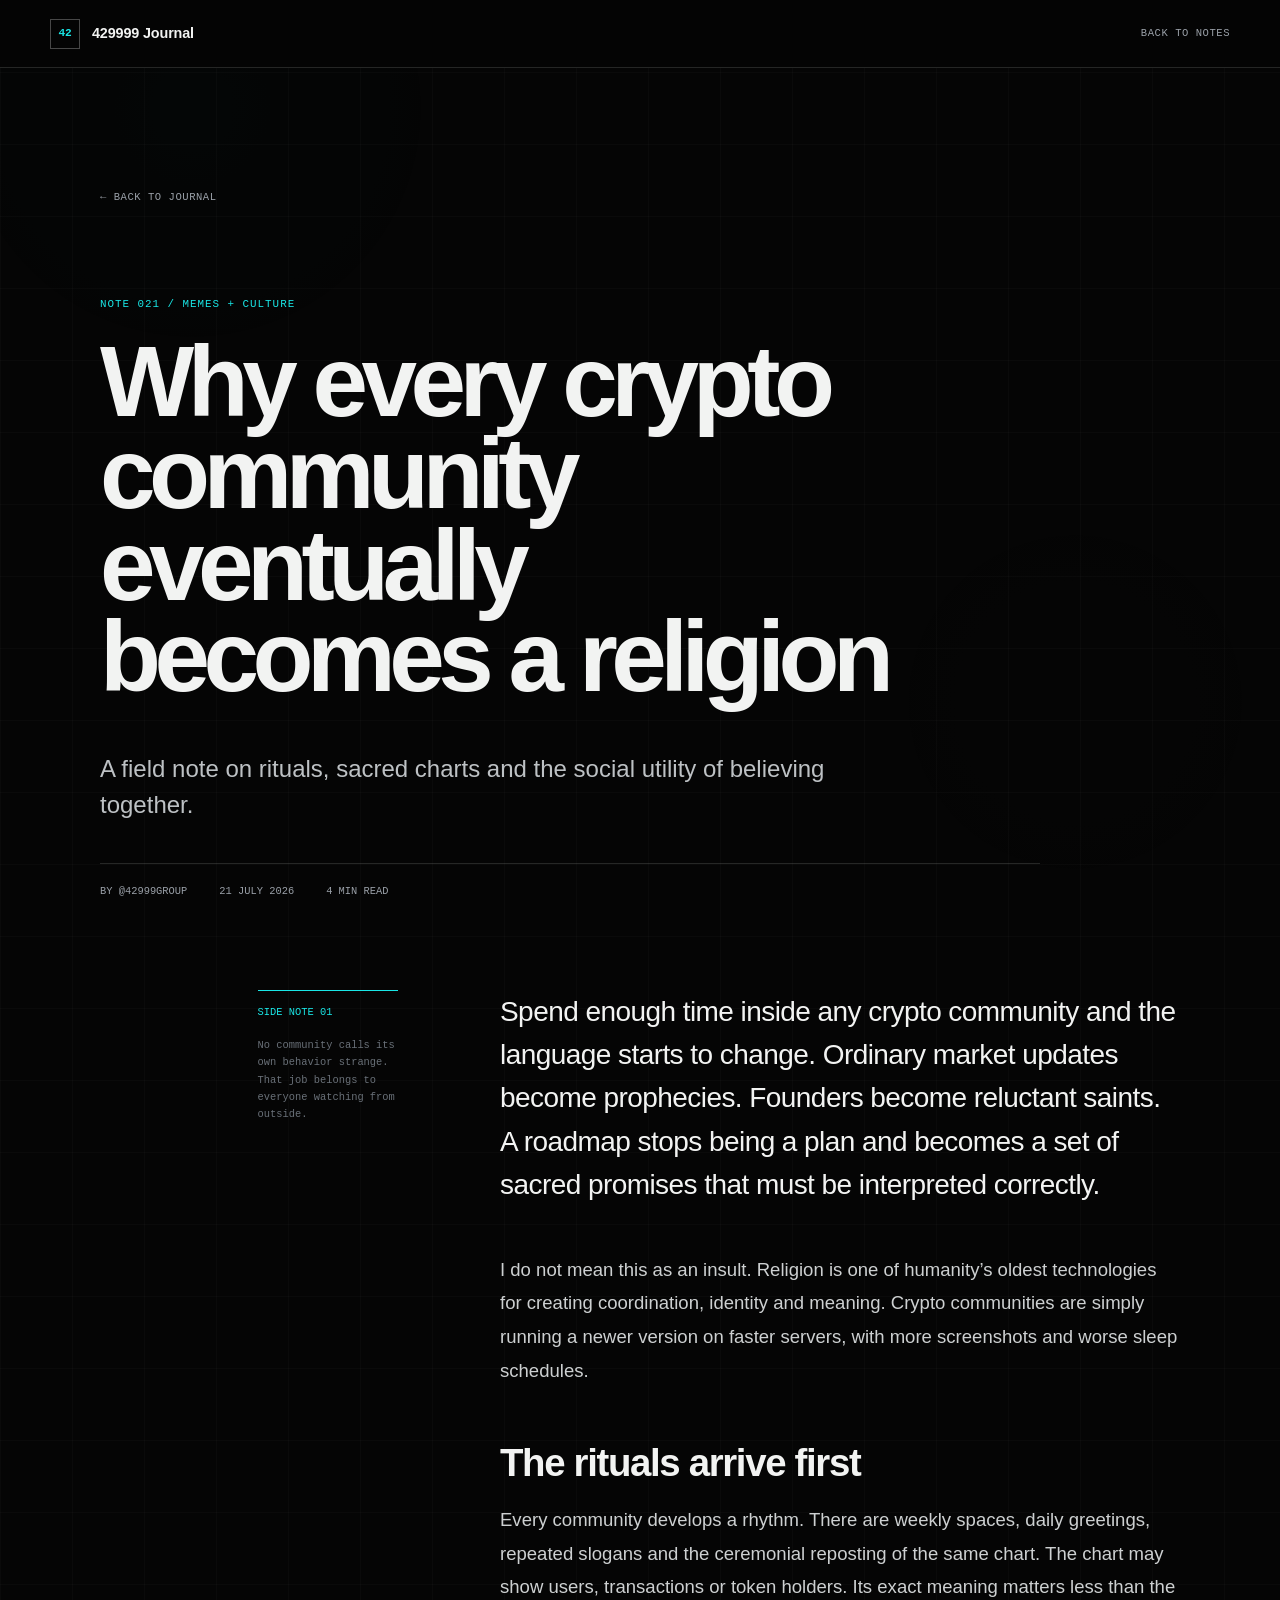
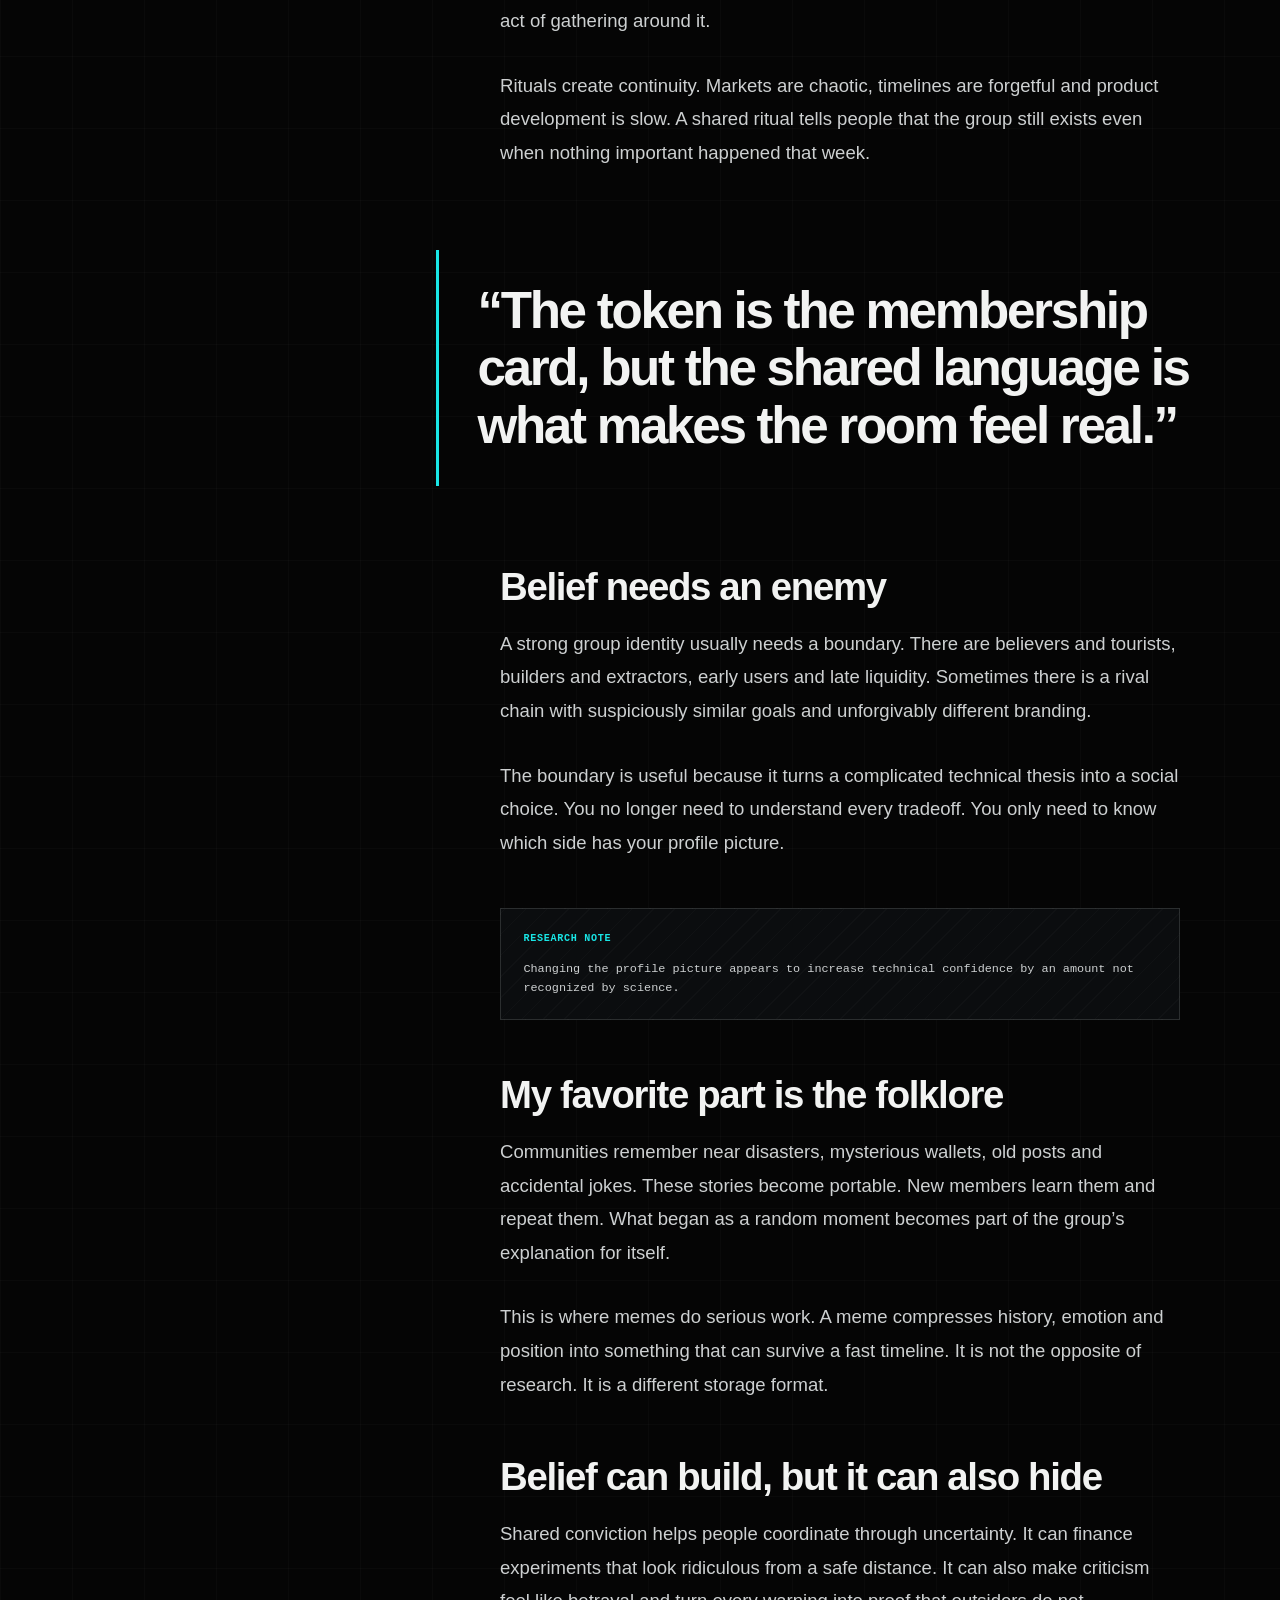
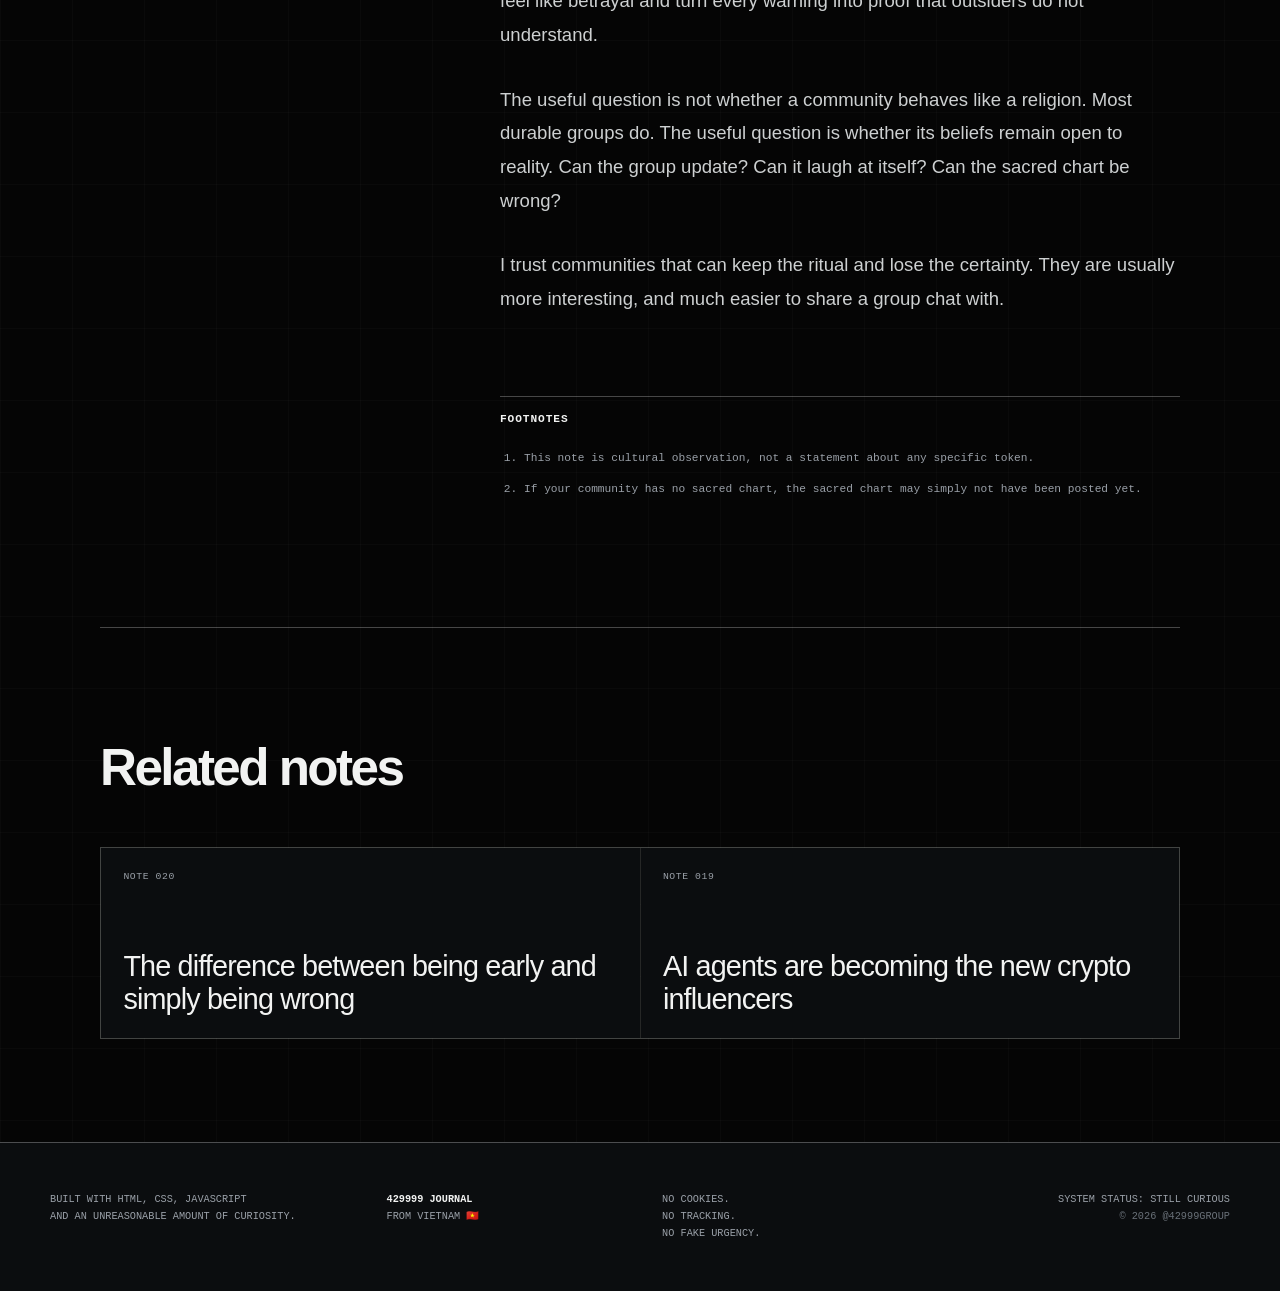
==== notes/note-001.html @ 23cbf0b7 "initial commit" ====
<!doctype html>
<html lang="en">
<head>
  <meta charset="utf-8">
  <meta name="viewport" content="width=device-width, initial-scale=1">
  <title>Why every crypto community eventually becomes a religion | 429999 Journal</title>
  <meta name="description" content="A personal note on rituals, sacred charts and the social utility of believing together.">
  <meta name="robots" content="index, follow">
  <meta name="theme-color" content="#050505">
  <link rel="canonical" href="https://example.com/429999-journal/notes/note-001.html">
  <link rel="icon" href="../assets/favicon.svg" type="image/svg+xml">
  <link rel="stylesheet" href="../style.css">
  <meta property="og:type" content="article">
  <meta property="og:title" content="Why every crypto community eventually becomes a religion">
  <meta property="og:description" content="A field note on rituals, sacred charts and the social utility of believing together.">
  <meta property="og:image" content="../assets/og-image.svg">
  <meta property="article:published_time" content="2026-07-21">
  <meta property="article:author" content="@42999group">
  <script src="../script.js" defer></script>
</head>
<body class="article-page">
  <a class="skip-link" href="#article-content">Skip to article</a>
  <div class="page-noise" aria-hidden="true"></div>
  <header class="site-header">
    <nav class="site-nav shell" aria-label="Article navigation">
      <a class="brand" href="../index.html"><span class="brand-mark">42</span><span>429999 Journal</span></a>
      <a class="article-nav-back" href="../index.html#notes">Back to notes</a>
    </nav>
  </header>

  <main id="article-content">
    <article class="article-shell">
      <header class="article-header">
        <a class="back-link" href="../index.html#notes">← Back to journal</a>
        <p class="article-kicker">Note 021 / Memes + Culture</p>
        <h1>Why every crypto community eventually becomes a religion</h1>
        <p class="article-subtitle">A field note on rituals, sacred charts and the social utility of believing together.</p>
        <div class="article-byline">
          <span>By @42999group</span>
          <time datetime="2026-07-21">21 July 2026</time>
          <span>4 min read</span>
        </div>
      </header>

      <div class="article-layout">
        <aside class="article-margin" aria-label="Article side note">
          <span>Side note 01</span>
          <p>No community calls its own behavior strange. That job belongs to everyone watching from outside.</p>
        </aside>
        <div class="article-body">
          <p class="article-opening">Spend enough time inside any crypto community and the language starts to change. Ordinary market updates become prophecies. Founders become reluctant saints. A roadmap stops being a plan and becomes a set of sacred promises that must be interpreted correctly.</p>

          <p>I do not mean this as an insult. Religion is one of humanity’s oldest technologies for creating coordination, identity and meaning. Crypto communities are simply running a newer version on faster servers, with more screenshots and worse sleep schedules.</p>

          <h2>The rituals arrive first</h2>
          <p>Every community develops a rhythm. There are weekly spaces, daily greetings, repeated slogans and the ceremonial reposting of the same chart. The chart may show users, transactions or token holders. Its exact meaning matters less than the act of gathering around it.</p>

          <p>Rituals create continuity. Markets are chaotic, timelines are forgetful and product development is slow. A shared ritual tells people that the group still exists even when nothing important happened that week.</p>

          <blockquote>
            “The token is the membership card, but the shared language is what makes the room feel real.”
          </blockquote>

          <h2>Belief needs an enemy</h2>
          <p>A strong group identity usually needs a boundary. There are believers and tourists, builders and extractors, early users and late liquidity. Sometimes there is a rival chain with suspiciously similar goals and unforgivably different branding.</p>

          <p>The boundary is useful because it turns a complicated technical thesis into a social choice. You no longer need to understand every tradeoff. You only need to know which side has your profile picture.</p>

          <aside class="inline-note">
            <strong>Research note</strong>
            <p>Changing the profile picture appears to increase technical confidence by an amount not recognized by science.</p>
          </aside>

          <h2>My favorite part is the folklore</h2>
          <p>Communities remember near disasters, mysterious wallets, old posts and accidental jokes. These stories become portable. New members learn them and repeat them. What began as a random moment becomes part of the group’s explanation for itself.</p>

          <p>This is where memes do serious work. A meme compresses history, emotion and position into something that can survive a fast timeline. It is not the opposite of research. It is a different storage format.</p>

          <h2>Belief can build, but it can also hide</h2>
          <p>Shared conviction helps people coordinate through uncertainty. It can finance experiments that look ridiculous from a safe distance. It can also make criticism feel like betrayal and turn every warning into proof that outsiders do not understand.</p>

          <p>The useful question is not whether a community behaves like a religion. Most durable groups do. The useful question is whether its beliefs remain open to reality. Can the group update? Can it laugh at itself? Can the sacred chart be wrong?</p>

          <p>I trust communities that can keep the ritual and lose the certainty. They are usually more interesting, and much easier to share a group chat with.</p>

          <section class="footnotes" aria-labelledby="footnotes-title">
            <h2 id="footnotes-title">Footnotes</h2>
            <ol>
              <li>This note is cultural observation, not a statement about any specific token.</li>
              <li>If your community has no sacred chart, the sacred chart may simply not have been posted yet.</li>
            </ol>
          </section>
        </div>
      </div>

      <section class="related-notes" id="related" aria-labelledby="related-title">
        <h2 id="related-title">Related notes</h2>
        <div>
          <a href="note-002.html"><span>Note 020</span>The difference between being early and simply being wrong</a>
          <a href="note-003.html"><span>Note 019</span>AI agents are becoming the new crypto influencers</a>
        </div>
      </section>
    </article>
  </main>

  <footer class="site-footer article-footer">
    <div class="shell footer-grid">
      <p>Built with HTML, CSS, JavaScript<br>and an unreasonable amount of curiosity.</p>
      <p><strong>429999 Journal</strong><br>From Vietnam 🇻🇳</p>
      <p>No cookies.<br>No tracking.<br>No fake urgency.</p>
      <p class="footer-status">System status: Still curious<br><span>© <span data-current-year>2026</span> @42999group</span></p>
    </div>
  </footer>
</body>
</html>
---- style.css ----
:root {
  color-scheme: dark;
  --ink: #050505;
  --soft-black: #0b0d0f;
  --graphite: #15191d;
  --graphite-2: #1d2227;
  --paper: #f2f3f2;
  --muted: #9aa0a8;
  --dim: #697078;
  --cyan: #19e6e6;
  --cyan-dark: #073e42;
  --line: rgba(242, 243, 242, 0.14);
  --line-strong: rgba(242, 243, 242, 0.28);
  --sans: "Arial Narrow", "Helvetica Neue", Helvetica, Arial, system-ui, sans-serif;
  --mono: "SFMono-Regular", Consolas, "Liberation Mono", Menlo, monospace;
  --shell: min(1180px, calc(100% - 48px));
  --section-space: clamp(5.5rem, 10vw, 9rem);
  --ease: cubic-bezier(0.16, 1, 0.3, 1);
  --nav-height: 68px;
}

* {
  box-sizing: border-box;
}

html {
  scroll-behavior: smooth;
  scroll-padding-top: calc(var(--nav-height) + 24px);
}

body {
  margin: 0;
  min-width: 320px;
  overflow-x: hidden;
  background:
    linear-gradient(rgba(255, 255, 255, 0.018) 1px, transparent 1px),
    linear-gradient(90deg, rgba(255, 255, 255, 0.018) 1px, transparent 1px),
    var(--ink);
  background-size: 72px 72px;
  color: var(--paper);
  font-family: var(--sans);
  font-size: 16px;
  line-height: 1.5;
  -webkit-font-smoothing: antialiased;
}

body::before {
  content: "";
  position: fixed;
  inset: 0;
  z-index: 20;
  pointer-events: none;
  opacity: 0.12;
  background: repeating-linear-gradient(
    to bottom,
    transparent 0,
    transparent 3px,
    rgba(255, 255, 255, 0.024) 4px
  );
}

body.menu-open {
  overflow: hidden;
}

::selection {
  background: var(--cyan);
  color: var(--ink);
}

img {
  display: block;
  max-width: 100%;
}

a {
  color: inherit;
  text-decoration: none;
}

button,
a {
  -webkit-tap-highlight-color: transparent;
}

button {
  font: inherit;
}

:focus-visible {
  outline: 2px solid var(--cyan);
  outline-offset: 4px;
}

.sr-only {
  position: absolute;
  width: 1px;
  height: 1px;
  padding: 0;
  margin: -1px;
  overflow: hidden;
  clip: rect(0, 0, 0, 0);
  white-space: nowrap;
  border: 0;
}

.skip-link {
  position: fixed;
  top: 12px;
  left: 12px;
  z-index: 100;
  padding: 12px 16px;
  min-height: 44px;
  background: var(--cyan);
  color: var(--ink);
  font-family: var(--mono);
  font-size: 0.75rem;
  font-weight: 700;
  text-transform: uppercase;
  transform: translateY(-160%);
  transition: transform 180ms var(--ease);
}

.skip-link:focus {
  transform: translateY(0);
}

.shell {
  width: var(--shell);
  margin-inline: auto;
}

.page-noise {
  position: fixed;
  inset: 0;
  z-index: -1;
  pointer-events: none;
  opacity: 0.28;
  background:
    radial-gradient(circle at 15% 12%, rgba(25, 230, 230, 0.04), transparent 22rem),
    radial-gradient(circle at 84% 78%, rgba(242, 243, 242, 0.025), transparent 25rem);
}

.site-header {
  position: sticky;
  top: 0;
  z-index: 30;
  height: var(--nav-height);
  border-bottom: 1px solid var(--line);
  background: rgba(5, 5, 5, 0.94);
}

.site-nav {
  display: flex;
  align-items: center;
  justify-content: space-between;
  height: 100%;
  gap: 2rem;
}

.brand {
  display: inline-flex;
  min-height: 44px;
  flex: 0 0 auto;
  align-items: center;
  gap: 0.75rem;
  font-size: 0.9rem;
  font-weight: 700;
  letter-spacing: -0.01em;
  white-space: nowrap;
}

.brand-mark {
  display: grid;
  place-items: center;
  width: 30px;
  height: 30px;
  border: 1px solid var(--line-strong);
  color: var(--cyan);
  font-family: var(--mono);
  font-size: 0.7rem;
}

.nav-panel {
  display: flex;
  align-items: center;
  justify-content: flex-end;
  gap: clamp(1.5rem, 3vw, 3rem);
}

.nav-links {
  display: flex;
  align-items: center;
  gap: clamp(1rem, 2.2vw, 2rem);
}

.nav-links a {
  position: relative;
  padding-block: 10px;
  color: #c4c7c9;
  font-family: var(--mono);
  font-size: 0.68rem;
  letter-spacing: 0.04em;
  text-transform: uppercase;
}

.nav-links a::after,
.social-links a::after {
  content: "";
  position: absolute;
  right: 0;
  bottom: 3px;
  left: 0;
  height: 1px;
  background: var(--cyan);
  transform: scaleX(0);
  transform-origin: right;
  transition: transform 260ms var(--ease);
}

.nav-links a:hover::after,
.nav-links a:focus-visible::after,
.social-links a:hover::after,
.social-links a:focus-visible::after {
  transform: scaleX(1);
  transform-origin: left;
}

.status {
  display: flex;
  align-items: center;
  gap: 0.55rem;
  margin: 0;
  color: var(--muted);
  font-family: var(--mono);
  font-size: 0.62rem;
  letter-spacing: 0.05em;
  text-transform: uppercase;
  white-space: nowrap;
}

.status span {
  width: 6px;
  height: 6px;
  background: var(--cyan);
  box-shadow: 0 0 0 3px rgba(25, 230, 230, 0.1);
  animation: status-pulse 3s ease-in-out infinite;
}

.menu-toggle {
  display: none;
  width: 44px;
  height: 44px;
  padding: 0;
  border: 1px solid var(--line);
  background: transparent;
  color: var(--paper);
}

.nojs-navigation {
  display: flex;
  min-height: 52px;
  align-items: center;
  justify-content: center;
  gap: 1.25rem;
  padding: 0.5rem 16px;
  border-bottom: 1px solid var(--line);
  background: var(--soft-black);
  font-family: var(--mono);
  font-size: 0.62rem;
  text-transform: uppercase;
}

.nojs-navigation a {
  display: inline-flex;
  min-height: 44px;
  align-items: center;
}

.menu-toggle span:not(.sr-only) {
  display: block;
  width: 18px;
  height: 1px;
  margin: 5px auto;
  background: currentColor;
  transition: transform 220ms var(--ease);
}

.hero {
  display: grid;
  grid-template-columns: minmax(0, 1.35fr) minmax(300px, 0.65fr);
  grid-template-rows: 1fr auto;
  column-gap: clamp(2.5rem, 5vw, 5rem);
  min-height: calc(100dvh - var(--nav-height));
  padding-top: clamp(3rem, 7vh, 5rem);
  overflow: hidden;
}

.hero-copy {
  align-self: center;
  padding-bottom: 2rem;
}

.eyebrow {
  margin: 0 0 1.35rem;
  color: var(--cyan);
  font-family: var(--mono);
  font-size: clamp(0.64rem, 0.9vw, 0.72rem);
  letter-spacing: 0.12em;
  text-transform: uppercase;
}

.hero h1 {
  max-width: 780px;
  margin: 0;
  font-size: clamp(3.25rem, 4.45vw, 4rem);
  font-weight: 700;
  letter-spacing: -0.065em;
  line-height: 0.92;
  text-wrap: balance;
}

.hero-summary {
  max-width: 35rem;
  margin: clamp(1.5rem, 3vw, 2.5rem) 0 0;
  color: #c7cacc;
  font-size: clamp(1rem, 1.6vw, 1.25rem);
  line-height: 1.55;
}

.hero-actions {
  display: flex;
  flex-wrap: wrap;
  gap: 0.75rem;
  margin-top: clamp(1.75rem, 4vw, 2.75rem);
}

.button {
  display: inline-flex;
  min-height: 46px;
  align-items: center;
  justify-content: center;
  padding: 0.8rem 1.1rem;
  border: 1px solid transparent;
  border-radius: 2px;
  cursor: pointer;
  font-family: var(--mono);
  font-size: 0.69rem;
  font-weight: 700;
  letter-spacing: 0.075em;
  line-height: 1;
  text-transform: uppercase;
  white-space: nowrap;
  transition: color 200ms var(--ease), background 200ms var(--ease), border-color 200ms var(--ease), transform 200ms var(--ease), box-shadow 200ms var(--ease);
}

.button:active,
.filter-button:active,
.text-button:active {
  transform: translateY(1px);
}

.button-primary {
  background: var(--cyan);
  color: #031112;
  box-shadow: 5px 5px 0 var(--cyan-dark);
}

.button-primary:hover {
  background: var(--paper);
  box-shadow: 2px 2px 0 var(--cyan);
  transform: translate(3px, 3px);
}

.button-secondary {
  border-color: var(--line-strong);
  background: var(--soft-black);
  color: var(--paper);
}

.button-secondary:hover {
  border-color: var(--cyan);
  color: var(--cyan);
}

.button-block {
  width: 100%;
  margin-top: 1.8rem;
}

.hero-identity {
  position: relative;
  align-self: center;
  width: min(100%, 470px);
  justify-self: end;
  padding-bottom: 1rem;
}

.avatar-frame {
  position: relative;
  aspect-ratio: 1;
  border: 1px solid var(--line);
  background: var(--soft-black);
  isolation: isolate;
}

.avatar-frame::before,
.avatar-frame::after {
  content: "";
  position: absolute;
  z-index: -1;
  pointer-events: none;
}

.avatar-frame::before {
  inset: -18px 18px 18px -18px;
  border-top: 1px solid rgba(25, 230, 230, 0.35);
  border-left: 1px solid rgba(25, 230, 230, 0.35);
}

.avatar-frame::after {
  right: -1px;
  bottom: -1px;
  width: 34%;
  height: 1px;
  background: var(--cyan);
  transform-origin: right;
  animation: signal-line 4s ease-in-out infinite;
}

.avatar-frame img {
  width: 100%;
  height: 100%;
  object-fit: cover;
}

.avatar-frame picture {
  display: block;
  width: 100%;
  height: 100%;
}

.avatar-coordinate {
  position: absolute;
  padding: 0.35rem 0.45rem;
  background: var(--ink);
  color: var(--muted);
  font-family: var(--mono);
  font-size: 0.57rem;
  letter-spacing: 0.08em;
}

.coordinate-a {
  top: 18px;
  left: -12px;
}

.coordinate-b {
  right: -12px;
  bottom: 18px;
}

.hero-bio {
  position: absolute;
  right: -22px;
  bottom: -12px;
  min-width: 180px;
  padding: 0.9rem 1rem;
  border-left: 2px solid var(--cyan);
  background: rgba(5, 5, 5, 0.93);
  font-family: var(--mono);
  font-size: 0.69rem;
  line-height: 1.6;
}

.hero-bio p {
  margin: 0;
}

.annotated {
  position: relative;
  color: var(--cyan);
  cursor: help;
  text-decoration: underline;
  text-decoration-style: dotted;
  text-underline-offset: 3px;
}

.annotated::after {
  content: attr(data-note);
  position: absolute;
  z-index: 8;
  bottom: calc(100% + 10px);
  left: 0;
  width: max-content;
  max-width: 230px;
  padding: 0.55rem 0.65rem;
  border: 1px solid var(--cyan);
  background: var(--ink);
  color: var(--paper);
  font-family: var(--mono);
  font-size: 0.62rem;
  line-height: 1.45;
  opacity: 0;
  pointer-events: none;
  transform: translateY(5px);
  transition: opacity 180ms ease, transform 180ms var(--ease);
}

.annotated:hover::after,
.annotated:focus::after {
  opacity: 1;
  transform: translateY(0);
}

.observe-strip {
  grid-column: 1 / -1;
  display: grid;
  grid-template-columns: auto minmax(0, 1fr);
  align-items: center;
  gap: 1.5rem;
  min-height: 58px;
  border-top: 1px solid var(--line);
  color: var(--muted);
  font-family: var(--mono);
  font-size: 0.64rem;
  letter-spacing: 0.05em;
  text-transform: uppercase;
}

.observe-label {
  color: var(--paper);
  white-space: nowrap;
}

.ticker-window {
  overflow: hidden;
  mask-image: linear-gradient(90deg, transparent, black 6%, black 94%, transparent);
}

.ticker-track {
  display: flex;
  width: max-content;
  gap: 2.5rem;
  animation: ticker 28s linear infinite;
}

.ticker-track span {
  display: inline-flex;
  align-items: center;
  gap: 2.5rem;
  white-space: nowrap;
}

.ticker-track span::after {
  content: "/";
  color: var(--cyan);
}

.section {
  padding-block: var(--section-space);
}

.section-heading,
.notes-intro,
.archive-header {
  max-width: 660px;
  margin-bottom: clamp(2.5rem, 5vw, 4.25rem);
}

.section h2 {
  margin: 0;
  font-size: clamp(2.4rem, 5.2vw, 5.25rem);
  font-weight: 700;
  letter-spacing: -0.055em;
  line-height: 0.96;
  text-transform: none;
}

.section-heading p,
.notes-intro p,
.archive-header p,
.rabbit-heading p {
  margin: 1.25rem 0 0;
  color: var(--muted);
  font-size: clamp(0.95rem, 1.5vw, 1.1rem);
}

.signal-section {
  position: relative;
}

.signal-section::before {
  content: "PERSONAL / UNSERIOUS";
  position: absolute;
  top: var(--section-space);
  right: max(0px, calc((100vw - 1180px) / 2));
  color: var(--dim);
  font-family: var(--mono);
  font-size: 0.58rem;
  letter-spacing: 0.14em;
}

.unserious-label {
  display: inline-block;
  margin-bottom: 1rem;
  padding-left: 0.75rem;
  border-left: 2px solid var(--cyan);
  color: var(--muted);
  font-family: var(--mono);
  font-size: 0.62rem;
  text-transform: uppercase;
}

.signal-layout {
  display: grid;
  grid-template-columns: minmax(0, 1.65fr) minmax(250px, 0.65fr);
  border-top: 1px solid var(--line-strong);
}

.signal-table {
  min-width: 0;
  border-right: 1px solid var(--line);
}

.signal-row {
  display: grid;
  grid-template-columns: minmax(100px, 0.7fr) minmax(110px, 0.9fr) minmax(180px, 1.6fr);
  min-height: 62px;
  align-items: center;
  gap: 1rem;
  padding: 0.65rem 1.25rem 0.65rem 0;
  border-bottom: 1px solid var(--line);
  color: var(--muted);
  font-family: var(--mono);
  font-size: clamp(0.64rem, 0.85vw, 0.72rem);
  letter-spacing: 0.025em;
  text-transform: uppercase;
}

.signal-row strong {
  color: var(--paper);
  font-weight: 600;
}

.signal-row span:last-child {
  color: #c7cacc;
}

.signal-head {
  min-height: 42px;
  color: var(--cyan);
  font-size: 0.58rem;
}

.conviction-panel {
  padding: 1.5rem 0 1.5rem clamp(1.5rem, 3vw, 2.75rem);
}

.conviction-panel > p:first-child {
  margin: 0;
  color: var(--muted);
  font-family: var(--mono);
  font-size: 0.64rem;
  letter-spacing: 0.08em;
  text-transform: uppercase;
}

.conviction-value {
  display: flex;
  align-items: baseline;
  justify-content: space-between;
  gap: 1rem;
  margin-top: 2rem;
}

.conviction-value output {
  font-size: clamp(3.25rem, 7vw, 6.5rem);
  font-weight: 700;
  letter-spacing: -0.065em;
  line-height: 0.85;
}

.conviction-value span {
  color: var(--dim);
  font-family: var(--mono);
  font-size: 0.55rem;
  text-align: right;
  text-transform: uppercase;
}

.conviction-scale {
  position: relative;
  height: 8px;
  margin-top: 1.6rem;
  border-bottom: 1px solid var(--line-strong);
  background: repeating-linear-gradient(90deg, var(--line-strong) 0 1px, transparent 1px 10%);
}

.conviction-scale span {
  position: absolute;
  bottom: -4px;
  left: var(--value);
  width: 8px;
  height: 8px;
  background: var(--cyan);
  transition: left 680ms var(--ease);
}

.conviction-copy {
  min-height: 4.5em;
  margin: 1.5rem 0 0;
  color: var(--muted);
  font-family: var(--mono);
  font-size: 0.68rem;
  line-height: 1.6;
}

.notes-section {
  width: 100%;
  max-width: none;
  padding-inline: max(24px, calc((100vw - 1180px) / 2));
  background: var(--soft-black);
  border-block: 1px solid var(--line);
}

.notes-grid {
  display: grid;
  grid-template-columns: repeat(12, minmax(0, 1fr));
  gap: 1px;
  background: var(--line);
  border: 1px solid var(--line);
}

.note-card {
  grid-column: span 4;
  min-height: 350px;
  background: var(--soft-black);
}

.note-card:nth-child(2),
.note-card:nth-child(6) {
  background:
    linear-gradient(135deg, rgba(25, 230, 230, 0.035), transparent 60%),
    var(--soft-black);
}

.note-card:nth-child(3) {
  background:
    repeating-linear-gradient(-45deg, transparent 0 12px, rgba(255, 255, 255, 0.02) 12px 13px),
    var(--soft-black);
}

.note-featured {
  grid-column: span 8;
  min-height: 420px;
  background:
    radial-gradient(circle at 85% 18%, rgba(25, 230, 230, 0.09), transparent 16rem),
    var(--soft-black);
}

.note-wide {
  grid-column: span 4;
}

.note-card:nth-child(6) {
  grid-column: 1 / -1;
  min-height: 280px;
}

.note-card > a {
  position: relative;
  display: flex;
  height: 100%;
  min-height: inherit;
  flex-direction: column;
  padding: clamp(1.25rem, 2.4vw, 2rem);
  transition: background 220ms ease, transform 220ms var(--ease);
}

.note-card > a::after {
  content: "↗";
  position: absolute;
  right: 1.5rem;
  bottom: 1.3rem;
  color: var(--cyan);
  font-family: var(--mono);
  font-size: 1.1rem;
  opacity: 0;
  transform: translate(-5px, 5px);
  transition: opacity 200ms ease, transform 200ms var(--ease);
}

.note-card > a:hover,
.note-card > a:focus-visible {
  z-index: 2;
  background: rgba(25, 230, 230, 0.025);
  transform: translate(-4px, -4px);
  box-shadow: 4px 4px 0 var(--cyan);
}

.note-card > a:hover::after,
.note-card > a:focus-visible::after {
  opacity: 1;
  transform: translate(0);
}

.note-meta,
.note-footer {
  display: flex;
  justify-content: space-between;
  gap: 1rem;
  color: var(--muted);
  font-family: var(--mono);
  font-size: 0.61rem;
  letter-spacing: 0.04em;
  text-transform: uppercase;
}

.note-meta span {
  color: var(--cyan);
}

.note-card h3 {
  max-width: 18ch;
  margin: auto 0 1.5rem;
  font-size: clamp(1.55rem, 3.4vw, 3.2rem);
  letter-spacing: -0.045em;
  line-height: 1.02;
  text-wrap: balance;
}

.note-card:not(.note-featured) h3 {
  font-size: clamp(1.4rem, 2.2vw, 2rem);
}

.note-card:nth-child(6) h3 {
  font-size: clamp(1.8rem, 4vw, 3.4rem);
}

.note-deck {
  max-width: 52ch;
  margin: 0 0 2rem;
  color: var(--muted);
}

.note-footer {
  align-items: end;
  padding-top: 1rem;
  border-top: 1px solid var(--line);
}

.note-footer em {
  max-width: 24ch;
  color: var(--dim);
  font-family: var(--sans);
  font-size: 0.68rem;
  font-style: italic;
  letter-spacing: 0;
  text-align: right;
  text-transform: none;
}

.rabbit-section {
  display: grid;
  grid-template-columns: minmax(220px, 0.5fr) minmax(0, 1fr);
  gap: clamp(3rem, 10vw, 9rem);
}

.rabbit-heading {
  align-self: start;
  position: sticky;
  top: calc(var(--nav-height) + 3rem);
}

.rabbit-list {
  border-top: 1px solid var(--line-strong);
}

.rabbit-item {
  display: grid;
  grid-template-columns: 2.2rem minmax(0, 1fr) 2rem;
  width: 100%;
  min-height: 78px;
  align-items: center;
  gap: 1rem;
  padding: 1rem 0;
  border: 0;
  border-bottom: 1px solid var(--line);
  background: transparent;
  color: var(--paper);
  cursor: pointer;
  text-align: left;
}

.rabbit-item > span:first-child {
  color: var(--dim);
  font-family: var(--mono);
  font-size: 0.66rem;
}

.rabbit-item strong {
  font-size: clamp(1.15rem, 2.2vw, 1.65rem);
  font-weight: 500;
  letter-spacing: -0.025em;
}

.rabbit-symbol {
  color: var(--cyan);
  font-family: var(--mono);
  font-size: 1.4rem;
  text-align: center;
  transition: transform 240ms var(--ease);
}

.rabbit-note {
  grid-column: 2 / 4;
  display: none;
  max-width: 58ch;
  padding: 0 0 0.5rem;
  color: var(--muted);
  font-family: var(--mono);
  font-size: 0.73rem;
  line-height: 1.65;
}

.rabbit-item:hover strong,
.rabbit-item:focus-visible strong,
.rabbit-item[aria-expanded="true"] strong {
  color: var(--cyan);
}

.rabbit-item[aria-expanded="true"] .rabbit-symbol {
  transform: rotate(45deg);
}

.rabbit-item[aria-expanded="true"] .rabbit-note {
  display: block;
}

@media (hover: hover) and (pointer: fine) {
  .rabbit-item:hover .rabbit-note {
    display: block;
  }
}

.meme-section {
  position: relative;
  border-block: 1px solid var(--line);
  background:
    repeating-linear-gradient(90deg, transparent 0 99px, rgba(255, 255, 255, 0.018) 99px 100px),
    var(--graphite);
}

.meme-shell {
  position: relative;
}

.meme-header {
  display: flex;
  align-items: start;
  justify-content: space-between;
  gap: 2rem;
  margin-bottom: 3rem;
}

.meme-header h2 {
  max-width: 740px;
}

.stamp {
  display: grid;
  flex: 0 0 148px;
  aspect-ratio: 1;
  place-content: center;
  border: 2px solid var(--cyan);
  color: var(--cyan);
  font-family: var(--mono);
  text-align: center;
  text-transform: uppercase;
  transform: rotate(5deg);
}

.stamp::before,
.stamp::after {
  content: "";
  position: absolute;
  inset: 8px;
  border: 1px solid currentColor;
}

.stamp span {
  font-size: 0.56rem;
  letter-spacing: 0.1em;
}

.stamp strong {
  margin-top: 0.3rem;
  font-size: 0.85rem;
}

.research-meta {
  display: grid;
  grid-template-columns: repeat(3, 1fr);
  margin: 0 0 2.5rem;
  border: 1px solid var(--line);
}

.research-meta div {
  padding: 1.15rem;
  border-right: 1px solid var(--line);
}

.research-meta div:last-child {
  border: 0;
}

.research-meta dt {
  color: var(--muted);
  font-family: var(--mono);
  font-size: 0.6rem;
  text-transform: uppercase;
}

.research-meta dd {
  margin: 0.4rem 0 0;
  color: var(--cyan);
  font-family: var(--mono);
  font-size: clamp(0.72rem, 1.3vw, 0.9rem);
  text-transform: uppercase;
}

.meme-table-wrap {
  overflow-x: auto;
}

.meme-table {
  width: 100%;
  min-width: 620px;
  border-collapse: collapse;
  font-family: var(--mono);
  text-align: left;
}

.meme-table th,
.meme-table td {
  padding: 1rem;
  border-bottom: 1px solid var(--line);
}

.meme-table thead th {
  color: var(--muted);
  font-size: 0.61rem;
  font-weight: 400;
  text-transform: uppercase;
}

.meme-table tbody th {
  color: var(--paper);
  font-size: 0.76rem;
  font-weight: 600;
  text-transform: uppercase;
}

.meme-table tbody td {
  color: var(--muted);
  font-size: 0.72rem;
  text-transform: uppercase;
}

.meme-table tbody td:nth-child(2) {
  color: var(--cyan);
}

.archive-header {
  margin-left: clamp(0px, 11vw, 130px);
}

.archive-filters {
  display: flex;
  flex-wrap: wrap;
  gap: 0.5rem;
  margin-bottom: 1.5rem;
}

.filter-button {
  min-height: 44px;
  padding: 0.6rem 0.85rem;
  border: 1px solid var(--line);
  border-radius: 2px;
  background: var(--soft-black);
  color: var(--muted);
  cursor: pointer;
  font-family: var(--mono);
  font-size: 0.63rem;
  text-transform: uppercase;
  transition: color 180ms ease, border-color 180ms ease, background 180ms ease;
}

.filter-button:hover,
.filter-button.is-active {
  border-color: var(--cyan);
  background: var(--cyan-dark);
  color: var(--paper);
}

.archive-grid {
  display: grid;
  grid-template-columns: repeat(4, minmax(0, 1fr));
  gap: 1rem;
}

.archive-file {
  position: relative;
  min-height: 230px;
  padding: 1rem;
  border: 1px solid var(--line);
  background:
    linear-gradient(90deg, var(--cyan) 0 28%, transparent 28%) top left / 100% 2px no-repeat,
    var(--soft-black);
  transition: transform 200ms var(--ease), border-color 200ms ease;
}

.archive-file:nth-child(3n + 2) {
  transform: translateY(1rem);
}

.archive-file:hover {
  z-index: 1;
  border-color: var(--cyan);
  transform: translate(-3px, -3px);
}

.archive-file[hidden] {
  display: none;
}

.archive-file > span {
  display: block;
  margin-bottom: 3.3rem;
  color: var(--cyan);
  font-family: var(--mono);
  font-size: 0.62rem;
}

.archive-file dl {
  margin: 0;
}

.archive-file dl div {
  display: grid;
  grid-template-columns: 68px 1fr;
  gap: 0.5rem;
  margin-top: 0.6rem;
  font-family: var(--mono);
  font-size: 0.62rem;
  line-height: 1.4;
  text-transform: uppercase;
}

.archive-file dt {
  color: var(--dim);
}

.archive-file dd {
  margin: 0;
  color: #c7cacc;
}

.archive-empty {
  margin: 2rem 0 0;
  padding: 2rem;
  border: 1px dashed var(--line-strong);
  color: var(--muted);
  font-family: var(--mono);
  text-align: center;
}

.about-section {
  display: grid;
  grid-template-columns: minmax(240px, 0.65fr) minmax(0, 1fr);
  align-items: center;
  gap: clamp(3rem, 10vw, 10rem);
}

.about-mark {
  position: relative;
  width: 100%;
  max-width: 390px;
  aspect-ratio: 1;
  contain: layout paint;
}

.about-mark::after {
  content: "@42999GROUP";
  position: absolute;
  right: -2rem;
  bottom: 2rem;
  padding: 0.5rem;
  background: var(--cyan);
  color: var(--ink);
  font-family: var(--mono);
  font-size: 0.62rem;
  font-weight: 700;
  transform: rotate(-2deg);
}

.about-mark picture,
.about-mark img {
  display: block;
  width: 100%;
  height: 100%;
}

.about-mark img {
  object-fit: cover;
  border: 1px solid var(--line);
}

.about-copy {
  max-width: 690px;
}

.about-lead {
  margin: 2.2rem 0;
  color: #d5d7d8;
  font-size: clamp(1.25rem, 2.6vw, 2rem);
  letter-spacing: -0.025em;
  line-height: 1.35;
}

.about-not {
  margin: 2rem 0;
  padding-left: 1.2rem;
  border-left: 2px solid var(--cyan);
  color: var(--muted);
  font-family: var(--mono);
  font-size: 0.75rem;
}

.about-not p {
  margin: 0.35rem 0;
}

.social-links {
  display: flex;
  flex-wrap: wrap;
  gap: 1.5rem;
  margin-top: 3rem;
}

.social-links a {
  position: relative;
  display: inline-flex;
  min-width: 44px;
  min-height: 44px;
  align-items: center;
  padding-block: 0.4rem;
  font-family: var(--mono);
  font-size: 0.7rem;
  text-transform: uppercase;
}

.site-footer {
  padding-block: 3rem;
  border-top: 1px solid var(--line-strong);
  background: var(--soft-black);
}

.footer-grid {
  display: grid;
  grid-template-columns: 1.25fr 1fr 1fr 1.2fr;
  gap: 2rem;
}

.footer-grid p {
  margin: 0;
  color: var(--muted);
  font-family: var(--mono);
  font-size: 0.64rem;
  line-height: 1.7;
  text-transform: uppercase;
}

.footer-grid strong,
.footer-status {
  color: var(--paper);
}

.footer-status {
  text-align: right;
}

.footer-status span {
  color: var(--dim);
}

.thought-dialog {
  width: min(520px, calc(100% - 32px));
  padding: 0;
  border: 1px solid var(--cyan);
  border-radius: 2px;
  background: var(--soft-black);
  color: var(--paper);
  box-shadow: 12px 12px 0 rgba(25, 230, 230, 0.16);
}

.thought-dialog::backdrop {
  background: rgba(5, 5, 5, 0.78);
}

.thought-bar {
  display: flex;
  min-height: 44px;
  align-items: center;
  justify-content: space-between;
  padding-left: 1rem;
  border-bottom: 1px solid var(--line);
  color: var(--cyan);
  font-family: var(--mono);
  font-size: 0.64rem;
  text-transform: uppercase;
}

.thought-bar button {
  width: 44px;
  height: 44px;
  border: 0;
  border-left: 1px solid var(--line);
  background: transparent;
  color: var(--paper);
  cursor: pointer;
  font-size: 1.4rem;
}

.thought-content {
  padding: clamp(1.5rem, 5vw, 2.5rem);
}

.thought-content > p {
  margin: 0 0 1rem;
  color: var(--dim);
  font-family: var(--mono);
  font-size: 0.6rem;
  text-transform: uppercase;
}

.thought-content blockquote {
  margin: 0;
  font-size: clamp(1.5rem, 4vw, 2.5rem);
  letter-spacing: -0.035em;
  line-height: 1.15;
}

.text-button {
  min-height: 44px;
  margin-top: 2rem;
  padding: 0;
  border: 0;
  border-bottom: 1px solid var(--cyan);
  background: transparent;
  color: var(--cyan);
  cursor: pointer;
  font-family: var(--mono);
  font-size: 0.65rem;
  text-transform: uppercase;
}

.system-toast {
  position: fixed;
  right: 18px;
  bottom: 18px;
  z-index: 50;
  max-width: calc(100% - 36px);
  padding: 0.8rem 1rem;
  border-left: 2px solid var(--cyan);
  background: var(--paper);
  color: var(--ink);
  font-family: var(--mono);
  font-size: 0.65rem;
  text-transform: uppercase;
  opacity: 0;
  pointer-events: none;
  transform: translateY(12px);
  transition: opacity 240ms ease, transform 240ms var(--ease);
}

.system-toast.is-visible {
  opacity: 1;
  transform: translateY(0);
}

.degen-message {
  position: fixed;
  top: 50%;
  left: 50%;
  z-index: 70;
  padding: 1rem 1.25rem;
  border: 2px solid var(--cyan);
  background: var(--ink);
  color: var(--paper);
  font-family: var(--mono);
  font-size: clamp(1rem, 4vw, 2rem);
  font-weight: 700;
  letter-spacing: 0.08em;
  text-transform: uppercase;
  opacity: 0;
  pointer-events: none;
  transform: translate(-50%, -50%) scale(0.9);
  transition: opacity 180ms ease, transform 180ms var(--ease);
}

.degen-message.is-visible {
  opacity: 1;
  transform: translate(-50%, -50%) scale(1);
}

body.degen-mode .ticker-track {
  animation-duration: 9s;
}

body.degen-mode .avatar-frame::after {
  animation-duration: 650ms;
}

body.degen-mode .avatar-frame {
  box-shadow: inset 0 0 0 1px var(--cyan);
}

.cursor-dot,
.cursor-ring {
  display: none;
  position: fixed;
  top: 0;
  left: 0;
  z-index: 90;
  pointer-events: none;
  border-radius: 50%;
  opacity: 0;
}

/* Long-form notes */
.article-page {
  background-color: var(--ink);
}

.article-nav-back,
.back-link {
  color: var(--muted);
  font-family: var(--mono);
  font-size: 0.66rem;
  letter-spacing: 0.05em;
  text-transform: uppercase;
}

.article-nav-back {
  display: inline-flex;
  min-height: 44px;
  align-items: center;
}

.article-nav-back:hover,
.back-link:hover {
  color: var(--cyan);
}

.article-shell {
  width: min(1080px, calc(100% - 48px));
  margin-inline: auto;
}

.article-header {
  max-width: 940px;
  padding: clamp(4rem, 9vw, 8rem) 0 clamp(3.5rem, 7vw, 6rem);
}

.article-header .back-link {
  display: inline-block;
  margin-bottom: clamp(3rem, 7vw, 6rem);
}

.article-kicker {
  margin: 0 0 1.5rem;
  color: var(--cyan);
  font-family: var(--mono);
  font-size: 0.68rem;
  letter-spacing: 0.09em;
  text-transform: uppercase;
}

.article-header h1 {
  max-width: 16ch;
  margin: 0;
  font-size: clamp(3rem, 7.8vw, 7.5rem);
  font-weight: 700;
  letter-spacing: -0.065em;
  line-height: 0.92;
  text-wrap: balance;
}

.article-subtitle {
  max-width: 58ch;
  margin: clamp(1.75rem, 4vw, 3rem) 0 0;
  color: #bdc1c4;
  font-size: clamp(1.1rem, 2.2vw, 1.5rem);
  line-height: 1.5;
}

.article-byline {
  display: flex;
  flex-wrap: wrap;
  gap: 0.8rem 2rem;
  margin-top: 2.5rem;
  padding-top: 1.25rem;
  border-top: 1px solid var(--line);
  color: var(--muted);
  font-family: var(--mono);
  font-size: 0.65rem;
  text-transform: uppercase;
}

.article-layout {
  display: grid;
  grid-template-columns: minmax(140px, 0.38fr) minmax(0, 680px);
  justify-content: end;
  gap: clamp(3rem, 8vw, 8rem);
  padding-bottom: clamp(5rem, 10vw, 9rem);
}

.article-margin {
  align-self: start;
  position: sticky;
  top: calc(var(--nav-height) + 2.5rem);
  padding-top: 0.85rem;
  border-top: 1px solid var(--cyan);
  color: var(--dim);
  font-family: var(--mono);
  font-size: 0.65rem;
  line-height: 1.65;
}

.article-margin span {
  color: var(--cyan);
  text-transform: uppercase;
}

.article-margin p {
  margin: 1rem 0 0;
}

.article-body {
  min-width: 0;
  color: #cdd0d1;
  font-size: clamp(1.03rem, 1.5vw, 1.16rem);
  line-height: 1.82;
}

.article-body > p {
  margin: 0 0 1.65em;
}

.article-body .article-opening {
  color: var(--paper);
  font-size: clamp(1.3rem, 2.5vw, 1.75rem);
  letter-spacing: -0.02em;
  line-height: 1.55;
}

.article-body h2 {
  margin: 3.4rem 0 1.2rem;
  color: var(--paper);
  font-size: clamp(1.65rem, 3vw, 2.45rem);
  letter-spacing: -0.035em;
  line-height: 1.08;
}

.article-body blockquote {
  margin: clamp(3rem, 7vw, 5rem) clamp(-4rem, -5vw, -2rem);
  padding: 2rem 0 2rem clamp(1.5rem, 3vw, 2.5rem);
  border-left: 3px solid var(--cyan);
  color: var(--paper);
  font-size: clamp(1.7rem, 4vw, 3.2rem);
  font-weight: 600;
  letter-spacing: -0.045em;
  line-height: 1.12;
}

.inline-note {
  margin: 3rem 0;
  padding: 1.25rem 1.4rem;
  border: 1px solid var(--line);
  background:
    repeating-linear-gradient(-45deg, transparent 0 14px, rgba(255, 255, 255, 0.018) 14px 15px),
    var(--soft-black);
  font-family: var(--mono);
  font-size: 0.74rem;
  line-height: 1.65;
}

.inline-note strong {
  color: var(--cyan);
  font-size: 0.63rem;
  letter-spacing: 0.07em;
  text-transform: uppercase;
}

.inline-note p {
  margin: 0.7rem 0 0;
}

.footnotes {
  margin-top: 5rem;
  padding-top: 1rem;
  border-top: 1px solid var(--line-strong);
}

.footnotes h2 {
  margin-top: 0;
  font-family: var(--mono);
  font-size: 0.7rem;
  letter-spacing: 0.08em;
  text-transform: uppercase;
}

.footnotes ol {
  margin: 1.5rem 0 0;
  padding-left: 1.5rem;
  color: var(--muted);
  font-family: var(--mono);
  font-size: 0.7rem;
  line-height: 1.7;
}

.footnotes li + li {
  margin-top: 0.75rem;
}

.related-notes {
  padding: clamp(4rem, 8vw, 7rem) 0;
  border-top: 1px solid var(--line-strong);
}

.related-notes h2 {
  margin: 0 0 2.5rem;
  font-size: clamp(2rem, 4vw, 3.8rem);
  letter-spacing: -0.05em;
}

.related-notes > div {
  display: grid;
  grid-template-columns: repeat(2, 1fr);
  gap: 1px;
  background: var(--line);
  border: 1px solid var(--line);
}

.related-notes a {
  display: flex;
  min-height: 190px;
  flex-direction: column;
  justify-content: space-between;
  padding: 1.4rem;
  background: var(--soft-black);
  font-size: clamp(1.2rem, 2.6vw, 1.8rem);
  letter-spacing: -0.03em;
  line-height: 1.15;
  transition: color 180ms ease, background 180ms ease;
}

.related-notes a:hover {
  background: var(--graphite);
  color: var(--cyan);
}

.related-notes a span {
  color: var(--muted);
  font-family: var(--mono);
  font-size: 0.61rem;
  letter-spacing: 0.06em;
  text-transform: uppercase;
}

.article-footer {
  margin-top: 0;
}

/* 404 */
.error-page {
  min-height: 100dvh;
}

.error-shell {
  display: grid;
  grid-template-columns: minmax(280px, 0.82fr) minmax(0, 1fr);
  min-height: 100dvh;
  align-items: center;
  gap: clamp(2rem, 8vw, 8rem);
  padding-block: 3rem;
}

.error-code {
  color: transparent;
  font-size: clamp(9rem, 25vw, 22rem);
  font-weight: 700;
  letter-spacing: -0.1em;
  line-height: 0.72;
  -webkit-text-stroke: 1px rgba(242, 243, 242, 0.25);
}

.error-copy {
  position: relative;
  z-index: 1;
}

.error-copy .brand {
  margin-bottom: clamp(4rem, 9vw, 8rem);
}

.error-status {
  margin: 0 0 1.5rem;
  color: var(--cyan);
  font-family: var(--mono);
  font-size: 0.68rem;
  letter-spacing: 0.12em;
  text-transform: uppercase;
}

.error-copy h1 {
  max-width: 18ch;
  margin: 0;
  font-size: clamp(2rem, 4.5vw, 4.5rem);
  letter-spacing: -0.055em;
  line-height: 1;
}

.error-copy ul {
  display: grid;
  grid-template-columns: repeat(2, max-content);
  gap: 0.65rem 2.5rem;
  margin: 2rem 0 0;
  padding: 0;
  color: var(--muted);
  font-family: var(--mono);
  font-size: 0.72rem;
  list-style: none;
  text-transform: uppercase;
}

.error-copy li::before {
  content: "[x] ";
  color: var(--cyan);
}

@media (pointer: fine) and (hover: hover) and (min-width: 900px) {
  .cursor-dot,
  .cursor-ring {
    display: block;
  }

  .cursor-dot {
    width: 5px;
    height: 5px;
    background: var(--cyan);
    transform: translate3d(var(--cursor-x, -20px), var(--cursor-y, -20px), 0) translate(-50%, -50%);
  }

  .cursor-ring {
    width: 28px;
    height: 28px;
    border: 1px solid rgba(25, 230, 230, 0.55);
    transform: translate3d(var(--ring-x, -20px), var(--ring-y, -20px), 0) translate(-50%, -50%);
    transition: transform 90ms linear, width 160ms ease, height 160ms ease, border-color 160ms ease;
  }

  body.cursor-ready .cursor-dot,
  body.cursor-ready .cursor-ring {
    opacity: 1;
  }

  body.cursor-active .cursor-ring {
    width: 42px;
    height: 42px;
    border-color: var(--cyan);
  }
}

@keyframes ticker {
  to { transform: translateX(-50%); }
}

@keyframes status-pulse {
  0%, 100% { opacity: 0.45; }
  50% { opacity: 1; }
}

@keyframes signal-line {
  0%, 100% { transform: scaleX(0.15); opacity: 0.4; }
  50% { transform: scaleX(1); opacity: 1; }
}

@media (max-width: 980px) {
  :root {
    --shell: min(100% - 36px, 760px);
  }

  .menu-toggle {
    display: block;
    position: relative;
    z-index: 2;
  }

  .menu-toggle[aria-expanded="true"] span:not(.sr-only):nth-of-type(2) {
    transform: translateY(3px) rotate(45deg);
  }

  .menu-toggle[aria-expanded="true"] span:not(.sr-only):nth-of-type(3) {
    transform: translateY(-3px) rotate(-45deg);
  }

  .nav-panel {
    position: fixed;
    inset: var(--nav-height) 0 auto;
    display: grid;
    gap: 1.5rem;
    padding: 1rem 18px 1.5rem;
    border-bottom: 1px solid var(--cyan);
    background: var(--ink);
    opacity: 0;
    pointer-events: none;
    transform: translateY(-12px);
    transition: opacity 180ms ease, transform 240ms var(--ease);
  }

  .nav-panel.is-open {
    opacity: 1;
    pointer-events: auto;
    transform: translateY(0);
  }

  .nav-links {
    display: grid;
  }

  .nav-links a {
    min-height: 44px;
    padding: 0.8rem 0;
    border-bottom: 1px solid var(--line);
    font-size: 0.78rem;
  }

  .hero {
    grid-template-columns: minmax(0, 1.05fr) minmax(260px, 0.7fr);
    min-height: auto;
    padding-top: 4rem;
  }

  .hero h1 {
    font-size: clamp(3.25rem, 6.2vw, 3.8rem);
  }

  .hero-bio {
    right: -10px;
  }

  .signal-layout {
    grid-template-columns: 1fr;
  }

  .signal-table {
    border-right: 0;
  }

  .conviction-panel {
    padding: 2rem 0 0;
  }

  .conviction-copy {
    min-height: auto;
  }

  .note-card,
  .note-featured,
  .note-wide {
    grid-column: span 6;
  }

  .archive-grid {
    grid-template-columns: repeat(2, minmax(0, 1fr));
  }

  .footer-grid {
    grid-template-columns: repeat(2, 1fr);
  }

  .footer-status {
    text-align: left;
  }
}

@media (max-width: 1100px) and (min-width: 701px) {
  .article-body blockquote {
    margin-inline: 0;
  }
}

@media (max-width: 700px) {
  :root {
    --shell: calc(100% - 32px);
    --nav-height: 62px;
    --section-space: clamp(4.5rem, 18vw, 6rem);
  }

  body {
    background-size: 48px 48px;
  }

  .brand {
    font-size: 0.82rem;
  }

  .nojs-navigation {
    justify-content: flex-start;
    overflow-x: auto;
  }

  .hero {
    display: flex;
    min-height: 0;
    flex-direction: column;
    gap: 2.75rem;
    padding-top: 3.6rem;
  }

  .hero-copy {
    padding: 0;
  }

  .hero h1 {
    max-width: 10ch;
    font-size: clamp(2.9rem, 14vw, 4.5rem);
    line-height: 0.94;
  }

  .hero-summary {
    max-width: 30ch;
    font-size: 1rem;
  }

  .hero-actions {
    display: grid;
    grid-template-columns: 1fr;
  }

  .button {
    width: 100%;
    min-height: 48px;
  }

  .hero-identity {
    width: min(92%, 390px);
    align-self: flex-end;
  }

  .hero-bio {
    right: auto;
    bottom: -26px;
    left: -14px;
  }

  .observe-strip {
    display: block;
    width: calc(100% + 32px);
    min-height: 86px;
    margin: 1.25rem -16px 0;
    padding: 1rem 16px;
  }

  .observe-label {
    display: block;
    margin-bottom: 0.8rem;
  }

  .signal-section::before {
    display: none;
  }

  .signal-row {
    grid-template-columns: 0.8fr 1.2fr;
    gap: 0.35rem 1rem;
    padding: 0.9rem 0;
  }

  .signal-row > *:last-child {
    grid-column: 2;
  }

  .signal-head {
    display: none;
  }

  .notes-section {
    padding-inline: 16px;
  }

  .notes-grid {
    display: block;
    border: 0;
    background: none;
  }

  .note-card,
  .note-featured,
  .note-wide {
    min-height: 310px;
    border: 1px solid var(--line);
    border-bottom: 0;
  }

  .note-card:last-child {
    border-bottom: 1px solid var(--line);
  }

  .note-card > a:hover,
  .note-card > a:focus-visible {
    transform: none;
    box-shadow: inset 3px 0 0 var(--cyan);
  }

  .note-card h3,
  .note-card:not(.note-featured) h3,
  .note-card:nth-child(6) h3 {
    font-size: clamp(1.55rem, 8vw, 2.25rem);
  }

  .note-footer {
    display: grid;
    grid-template-columns: 1fr auto;
  }

  .note-footer em {
    grid-column: 1 / -1;
    text-align: left;
  }

  .rabbit-section {
    display: block;
  }

  .rabbit-heading {
    position: static;
    margin-bottom: 2.5rem;
  }

  .rabbit-item {
    grid-template-columns: 1.8rem minmax(0, 1fr) 2rem;
  }

  .meme-header {
    display: grid;
  }

  .stamp {
    width: 112px;
    justify-self: end;
  }

  .research-meta {
    grid-template-columns: 1fr;
  }

  .research-meta div {
    border-right: 0;
    border-bottom: 1px solid var(--line);
  }

  .research-meta div:last-child {
    border: 0;
  }

  .archive-header {
    margin-left: 0;
  }

  .archive-grid {
    grid-template-columns: 1fr;
  }

  .archive-file:nth-child(3n + 2) {
    transform: none;
  }

  .archive-file {
    min-height: 210px;
  }

  .about-section {
    grid-template-columns: 1fr;
    gap: 3.5rem;
  }

  .about-mark {
    width: min(100%, 390px);
    max-width: 100%;
    justify-self: center;
  }

  .about-mark::after {
    right: 0.75rem;
    bottom: 0.75rem;
    transform: none;
  }

  .footer-grid {
    grid-template-columns: 1fr;
  }

  .article-shell {
    width: calc(100% - 32px);
  }

  .article-header {
    padding-top: 3.5rem;
  }

  .article-header .back-link {
    margin-bottom: 3.5rem;
  }

  .article-header h1 {
    font-size: clamp(2.8rem, 13vw, 4.5rem);
  }

  .article-layout {
    display: block;
  }

  .article-margin {
    position: static;
    margin-bottom: 3rem;
  }

  .article-body blockquote {
    margin-inline: 0;
    font-size: clamp(1.65rem, 8vw, 2.5rem);
  }

  .related-notes > div {
    grid-template-columns: 1fr;
  }

  .related-notes a {
    min-height: 160px;
  }

  .error-shell {
    display: flex;
    min-height: 100dvh;
    flex-direction: column;
    align-items: stretch;
    justify-content: center;
  }

  .error-code {
    position: absolute;
    top: 16%;
    right: -0.05em;
    opacity: 0.45;
  }

  .error-copy .brand {
    margin-bottom: 5rem;
  }

  .error-copy ul {
    grid-template-columns: 1fr;
  }
}

@media (max-width: 380px) {
  .hero h1 {
    font-size: 2.8rem;
  }

  .hero-identity {
    width: 96%;
  }

  .hero-bio {
    font-size: 0.63rem;
  }

  .note-meta,
  .note-footer {
    font-size: 0.56rem;
  }

  .rabbit-item strong {
    font-size: 1.08rem;
  }
}

@media (prefers-reduced-motion: reduce) {
  html {
    scroll-behavior: auto;
  }

  *,
  *::before,
  *::after {
    scroll-behavior: auto !important;
    animation-duration: 0.01ms !important;
    animation-iteration-count: 1 !important;
    transition-duration: 0.01ms !important;
  }

  .ticker-track {
    animation: none;
    transform: none;
  }

  .ticker-window {
    overflow-x: auto;
    mask-image: none;
  }

  .cursor-dot,
  .cursor-ring {
    display: none !important;
  }
}

@media (max-width: 980px) and (scripting: none) {
  .site-header {
    position: relative;
    height: auto;
  }

  .site-nav {
    flex-wrap: wrap;
    min-height: var(--nav-height);
    padding-block: 0.5rem;
  }

  .menu-toggle {
    display: none;
  }

  .nav-panel {
    position: static;
    width: 100%;
    opacity: 1;
    pointer-events: auto;
    transform: none;
  }
}

@media (forced-colors: active) {
  .button,
  .filter-button,
  .archive-file,
  .note-card,
  .thought-dialog {
    border: 1px solid ButtonText;
  }
}
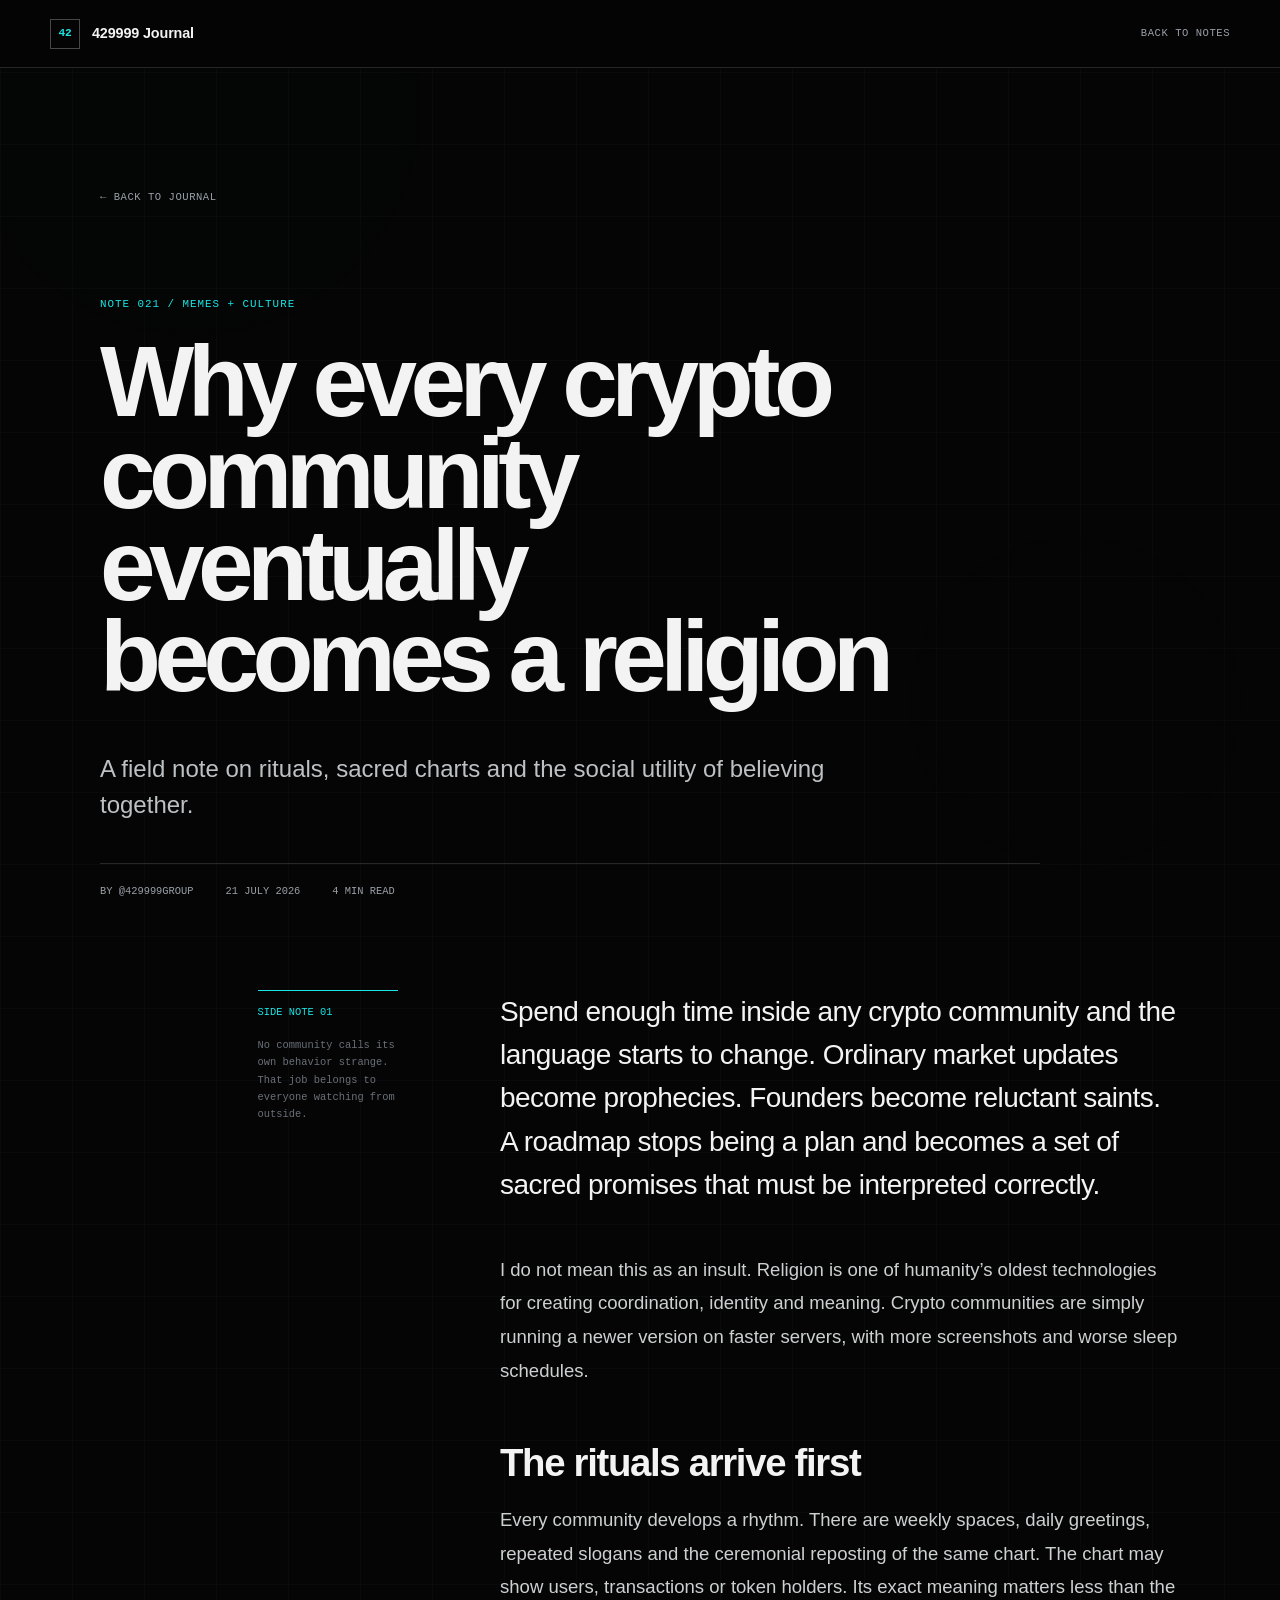
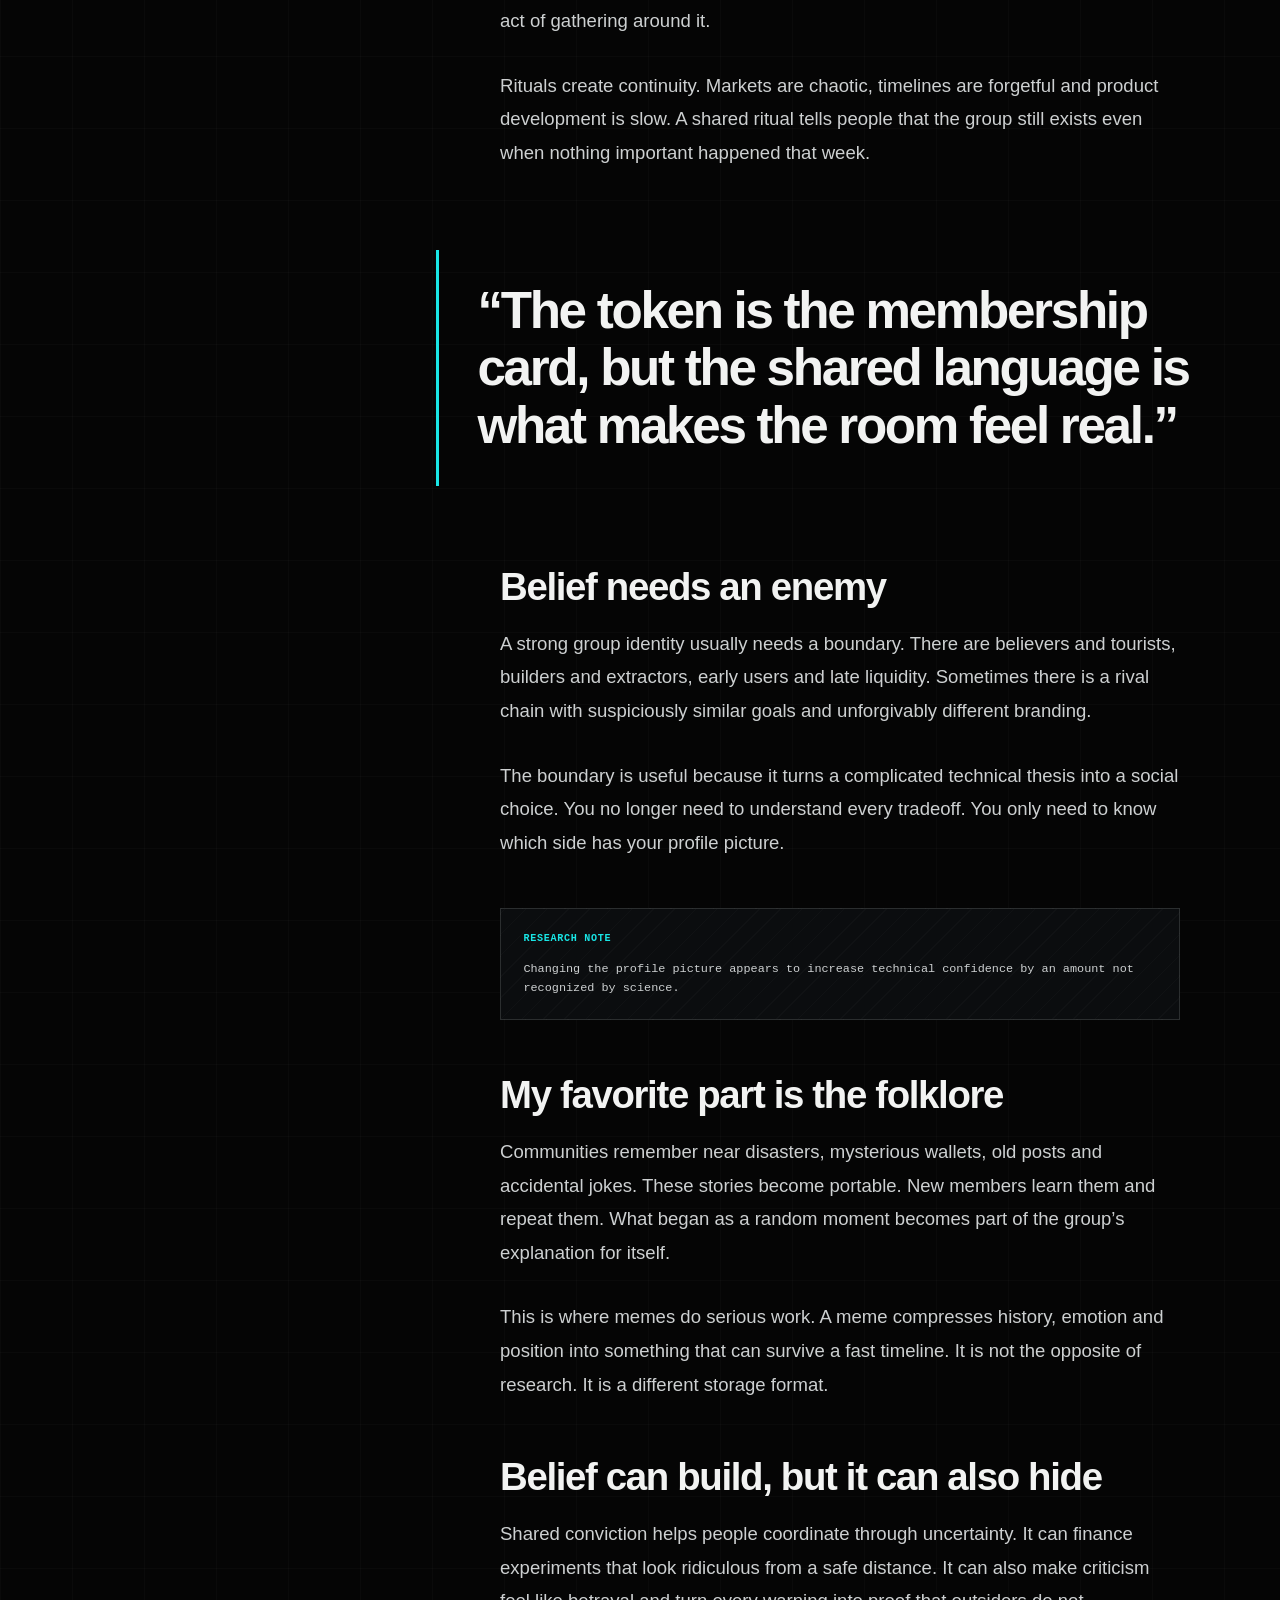
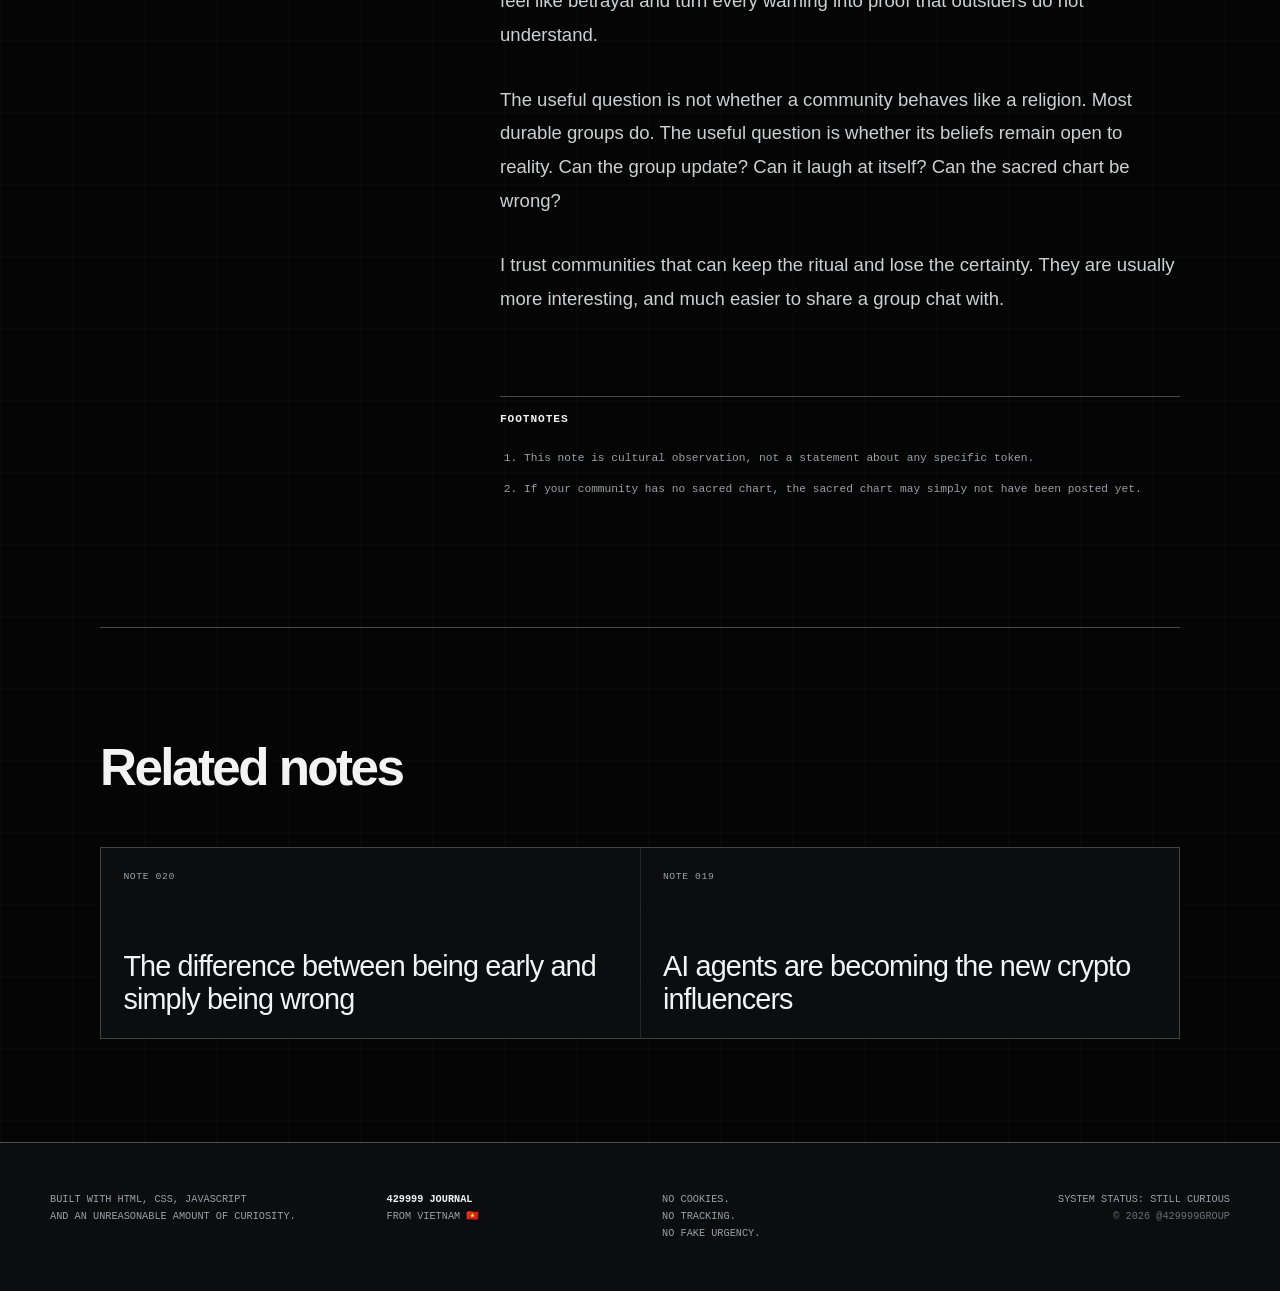
==== commit a5da8363: "fix about" ====
--- a/notes/note-001.html
+++ b/notes/note-001.html
@@ -15,7 +15,7 @@
   <meta property="og:description" content="A field note on rituals, sacred charts and the social utility of believing together.">
   <meta property="og:image" content="../assets/og-image.svg">
   <meta property="article:published_time" content="2026-07-21">
-  <meta property="article:author" content="@42999group">
+  <meta property="article:author" content="@429999group">
   <script src="../script.js" defer></script>
 </head>
 <body class="article-page">
@@ -36,7 +36,7 @@
         <h1>Why every crypto community eventually becomes a religion</h1>
         <p class="article-subtitle">A field note on rituals, sacred charts and the social utility of believing together.</p>
         <div class="article-byline">
-          <span>By @42999group</span>
+          <span>By @429999group</span>
           <time datetime="2026-07-21">21 July 2026</time>
           <span>4 min read</span>
         </div>
@@ -108,7 +108,7 @@
       <p>Built with HTML, CSS, JavaScript<br>and an unreasonable amount of curiosity.</p>
       <p><strong>429999 Journal</strong><br>From Vietnam 🇻🇳</p>
       <p>No cookies.<br>No tracking.<br>No fake urgency.</p>
-      <p class="footer-status">System status: Still curious<br><span>© <span data-current-year>2026</span> @42999group</span></p>
+      <p class="footer-status">System status: Still curious<br><span>© <span data-current-year>2026</span> @429999group</span></p>
     </div>
   </footer>
 </body>
